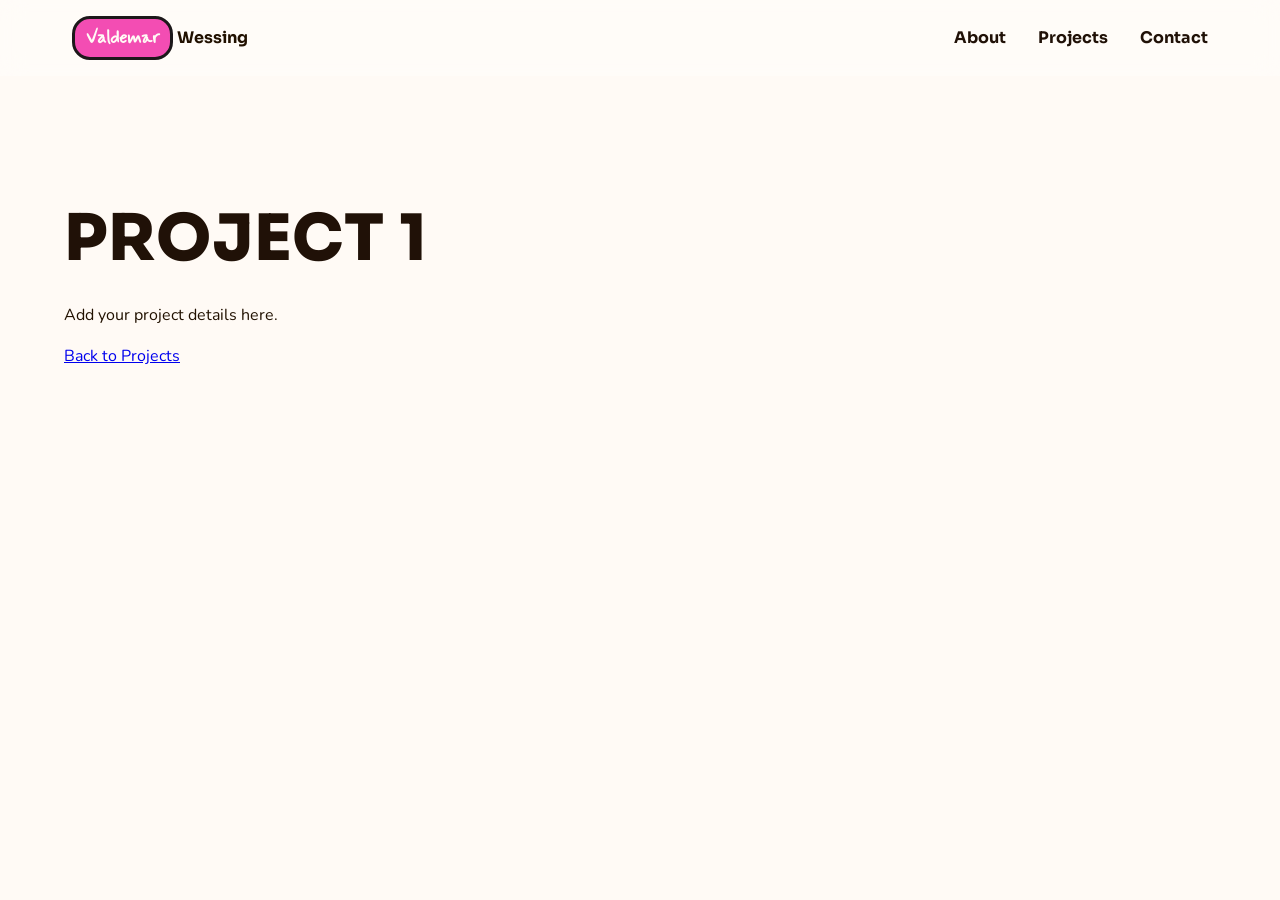
==== project_1.html @ 4c403f29 "Add initial HTML structure, project pages, images, and styles for personal website" ====
<!DOCTYPE html>
<html lang="en">
<head>
    <meta charset="UTF-8">
    <meta name="viewport" content="width=device-width, initial-scale=1.0">
    <title>Project 1 | Valdemar Wessing</title>
    <link rel="stylesheet" href="styles.css">
</head>
<body>
    <nav>
        <ul>
            <li>
                <a href="index.html" class="brand-link">
                    <span class="brand-pill">Valdemar</span>
                </a>
                <span class="brand-lastname">Wessing</span>
            </li>
            <li><a href="index.html#about">About</a></li>
            <li><a href="projects.html">Projects</a></li>
            <li><a href="index.html#contact">Contact</a></li>
        </ul>
    </nav>

    <main>
        <div class="text-container">
            <h1>Project 1</h1>
            <p>Add your project details here.</p>
            <p><a href="projects.html">Back to Projects</a></p>
        </div>
    </main>
</body>
</html>
---- styles.css ----
@import url('https://fonts.googleapis.com/css2?family=Geologica:wght,CRSV@600,0&display=swap');
@import url('https://fonts.googleapis.com/css2?family=Geologica:wght,CRSV@600,0&family=Nunito:ital,wght@0,200..1000;1,200..1000&display=swap');
@import url('https://fonts.googleapis.com/css2?family=Geologica:wght,CRSV@600,0&family=Merriweather:ital,opsz,wght@0,18..144,300..900;1,18..144,300..900&family=Nunito:ital,wght@0,200..1000;1,200..1000&display=swap');
@import url('https://fonts.googleapis.com/css2?family=Indie+Flower&display=swap');
@import url('https://fonts.googleapis.com/css2?family=Mynerve&display=swap');
@import url('https://fonts.googleapis.com/css2?family=Reenie+Beanie&display=swap');
@import url('https://fonts.googleapis.com/css2?family=Major+Mono+Display&display=swap');
@import url('https://fonts.googleapis.com/css2?family=Sora:wght@600;700;800&display=swap');


:root {
	--text-color: #211100;
	--text-header-color: #201107;
	--link-color: #f34db3;
	--background-color: #fffaf5;
	--card-color: #fce6d466;
	--glass-bg: rgba(255, 255, 255, 0.4);
	--glass-bg2: rgba(115, 243, 224, 0.246);
	--glass-border: rgba(255, 255, 255, 0.6);
	--glass-shadow: 0 10px 30px rgba(105, 101, 99, 0.12);
}
* {
	margin: 0;
	padding: 0;
	box-sizing: border-box;
}

html {
	scroll-behavior: smooth;
}

body {
	font-family: 'Nunito', sans-serif;
	color: var(--text-color);
	/*background: linear-gradient(120deg, #8263ff, #518aed, #47ddce,#f7e8bb );
	background-size: 300% 300%;
	animation: AnimationName 30s ease infinite;*/
    background: var(--background-color);
	line-height: 1.6;
}

h1, h2, h3 {
	font-family: 'Sora', sans-serif;
	color: var(--text-header-color);
	font-weight: 800;
	letter-spacing: 0.02em;
	text-transform: uppercase;
}

nav {
	margin: 0em auto 3em auto;
	position: sticky;
	top: 0;
	z-index: 1000;
	background: var(--glass-bg);
	backdrop-filter: blur(12px) saturate(140%);
	-webkit-backdrop-filter: blur(12px) saturate(140%);
}

nav ul {
	display: flex;
	align-items: center;
	list-style-type: none;
	gap: 2em;
	width: min(75em, 100%);  /* slightly wider than sections (60em) */
	margin: 0 auto;
	padding: 1em 2em;

}

nav li:first-child {
	margin-right: auto;
}

nav li .brand-pill{
	font-family: 'Mynerve', monospace;
	font-weight: bold;
	font-size: large;
    color: #fffaf5;
}

nav li:first-child a {
	display: inline-flex;
	align-items: center;
	gap: 0.45rem;
}

.brand-pill {
	display: inline-block;
	padding: 0.3rem 0.7rem;
	border-radius: 1em;
	border: 0.2em solid rgb(28, 24, 26);
	background: var(--link-color)
}

.brand-lastname {
    font-family: 'Sora', sans-serif;
	display: inline-block;
	font-weight: bold;
}

nav a:hover .brand-pill {
	background: #ff9328;
}

nav a {
	font-family: 'Sora', sans-serif;
	text-decoration: none;
	color: var(--text-header-color);
	font-weight: bold;
}

nav a:hover {
	text-decoration: underline;
}

nav a.brand-link:hover {
	text-decoration: none;
}
main{
	margin: 5em auto;
	width: min(90em, 95%);
	padding: min(2em, 15%);
}
section{
	margin: 5em auto;
	width: min(60em, 95%);
	padding: min(2em, 15%);
}

.card_section {
	background: var(--card-color);
	border-radius: 0em;
	backdrop-filter: blur(12px) saturate(180%);
	-webkit-backdrop-filter: blur(12px) saturate(180%);
}
.flex-container {
	display: flex;
	flex-direction: row-reverse;
	justify-content: center;
	align-items: center;
	flex-wrap: wrap;
	gap: 2em;
}


.flex-container a {
	text-decoration: none;
	color: var(--link-color);
	font-weight: bold;
}
.profile-image {
	border-radius: 0em;
}
body img {
	max-width: 100%;
	aspect-ratio: 1 / 1;
	border-radius: 0em;
	object-fit: cover;
	object-position: bottom;
	padding: 0.5em;
}
.flex-text {
	background-color: var(--background-color);
	padding: 1em;
	border-radius: 8px;
	width: 300px;
	text-align: center;
}
.text-container {
	flex: 0 1 34em;
	order: 0;
	max-width: min(75em, 100%);     /* limits how wide the text block gets */
}
.text-container p {
	margin: 0.75em 0 1em 0;
	text-align: justify;
	hyphens: auto;
}

.text-container a + a {
	margin-left: 1rem;
}
.text-container a:hover {
	text-decoration: underline;
}

h1 {
	font-size: clamp(4rem, 5vw, 2.5rem);
}

h1 .h1-letter {
	display: inline-block;
	transition: transform 140ms ease;
	transform-origin: 50% 70%;
}

h1 .h1-letter:hover {
	transform: scale(1.22);
}

h2 .h1-letter {
	display: inline-block;
	transition: transform 140ms ease;
	transform-origin: 50% 70%;
}

h2 .h1-letter:hover {
	transform: scale(1.22);
}

h2 {
	font-size: clamp(2rem, 5vw, 2.5rem);
}

#about{
	padding : 3em(min(2em, 15%));
	text-align: center;
}

section p {
	margin-top: 1em;
}

section a {
	text-decoration: none;
	color: var(--link-color);
	font-weight: bold;
}

section > a[href^="project_"] {
	display: block;
	color: inherit;
	text-decoration: none;
}

section > a[href^="project_"] .flex-container {
	transition: transform 160ms ease;
}
section > a[href^="project_"]:hover .flex-container {
	transform: translateY(-4px);

}
section > a[href^="project_"] .flex-container img {
	transition: transform 160ms ease;
}


section > a[href^="project_"]:hover .flex-container img {
	transform: scale(1.03);
}

section > a[href^="project_"]:hover .flex-container h2 {
	text-decoration: underline;
}

.grid-container {
	margin-top: 2em;
	margin-bottom: 2em;
	display: grid;
	width: 100%;
	grid-template-columns: repeat(4, 1fr);
	grid-template-rows: 1fr 1fr;
	grid-template-areas: 
	"img-1 img-1 img-2 img-3"
	"img-1 img-1 img-4 img-5";
	gap: 0.5em;
}

.grid-container .project-tile {
	position: relative;
	overflow: hidden;
	display: block;
	line-height: 0;
}

.grid-container .project-tile::before {
	content: "";
	position: absolute;
	inset: 0;
	background: rgba(10, 8, 9, 0.45);
	opacity: 0;
	transition: opacity 180ms ease;
	pointer-events: none;
	z-index: 1;
}

.grid-container .project-tile::after {
	content: attr(data-project);
	position: absolute;
	left: 50%;
	top: 50%;
	transform: translate(-50%, -50%);
	color: #fffaf5;
	font-family: 'Sora', sans-serif;
	font-size: clamp(1rem, 1.7vw, 1.4rem);
	letter-spacing: 0.06em;
	text-transform: uppercase;
	font-weight: 700;
	opacity: 0;
	transition: opacity 180ms ease;
	pointer-events: none;
	z-index: 2;
	text-align: center;
	width: calc(100% - 1rem);
}

.grid-container img {
	width: 100%;
	height: 100%;
	border-radius: 0em;
	transition: 100ms ease;
}

.grid-container img:hover {
	transform: scale(1.05);
}

.grid-container .project-tile:hover::before,
.grid-container .project-tile:hover::after,
.grid-container .project-tile:focus-visible::before,
.grid-container .project-tile:focus-visible::after {
	opacity: 1;
}

.project-button {
	display: inline-block;
	padding: 0.3rem 0.7rem;
	border-radius: 1em;
	border: 0.2em solid rgb(0, 0, 0);
	background: var(--link-color)
}
.project-button {
	color: var(--text-header-color);
}

.project-button:hover {
	text-decoration: none;
	background: #ff9328;
}

@keyframes AnimationName {
	0%{background-position:36% 0%}
	50%{background-position:65% 100%}
	100%{background-position:36% 0%}
}

section#contact {
	text-align: center;
}
section#projects {
	text-align: center;
}

@media (max-width: 988px) {

	main{
		text-align: center;
	}
	section{
		text-align: center;
	}
   
	main .text-container {
		padding-top: 0;
	}
}
@media (max-width: 600px) {
	.brand-lastname {
		display: none;
	}

	.grid-container {
		display: flex;
		flex-direction: column;
	}
	.text-container {
		font-size: 1;
	}

	h1 {
	font-size: clamp(2rem, 5vw, 2.5rem);
}
h2 {
	font-size: clamp(2rem, 5vw, 2.5rem);
}


}
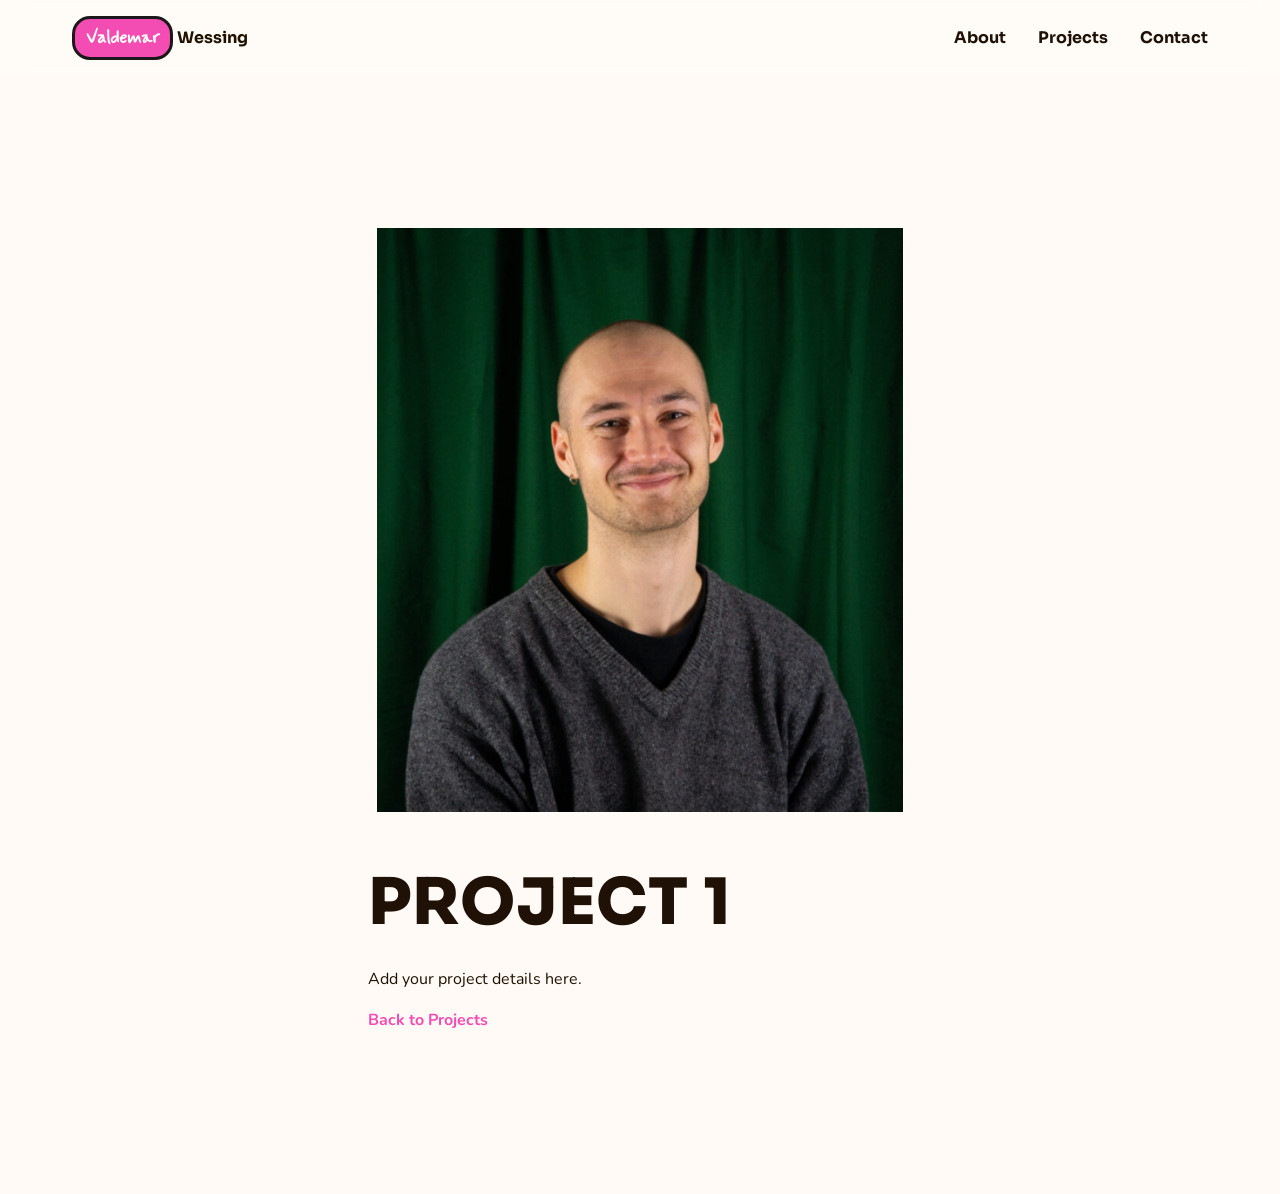
==== commit 988ea95e: "Added new sites" ====
--- a/project_1.html
+++ b/project_1.html
@@ -22,10 +22,13 @@
     </nav>
 
     <main>
-        <div class="text-container">
-            <h1>Project 1</h1>
-            <p>Add your project details here.</p>
-            <p><a href="projects.html">Back to Projects</a></p>
+        <div class="flex-container" style="margin: 2rem 0;">
+            <img class="profile-image" src="Images/ValdemarWessing.png" alt="Project 1 preview image">
+            <div class="text-container">
+                <h1>Project 1</h1>
+                <p>Add your project details here.</p>
+                <p><a href="projects.html">Back to Projects</a></p>
+            </div>
         </div>
     </main>
 </body>
--- a/styles.css
+++ b/styles.css
@@ -151,11 +151,28 @@
 }
 .profile-image {
 	border-radius: 0em;
-}
+	width: min(100%, 800px);
+	height: auto;
+	max-height:600px;
+	aspect-ratio: auto;
+	object-fit: contain;
+	display: block;
+}
+
+.project-video {
+	display: block;
+	width: 100%;
+	max-width: 900px;
+	height: auto;
+	margin: 1rem 0 1.25rem;
+	border-radius: 8px;
+	background: #000;
+}
+
 body img {
 	max-width: 100%;
 	aspect-ratio: 1 / 1;
-	border-radius: 0em;
+	border-radius: 10px;
 	object-fit: cover;
 	object-position: bottom;
 	padding: 0.5em;
@@ -297,6 +314,14 @@
 	letter-spacing: 0.06em;
 	text-transform: uppercase;
 	font-weight: 700;
+	display: -webkit-box;
+	-webkit-box-orient: vertical;
+	-webkit-line-clamp: 2;
+	line-clamp: 2;
+	white-space: normal;
+	overflow-wrap: anywhere;
+	line-height: 1.2;
+	overflow: hidden;
 	opacity: 0;
 	transition: opacity 180ms ease;
 	pointer-events: none;
